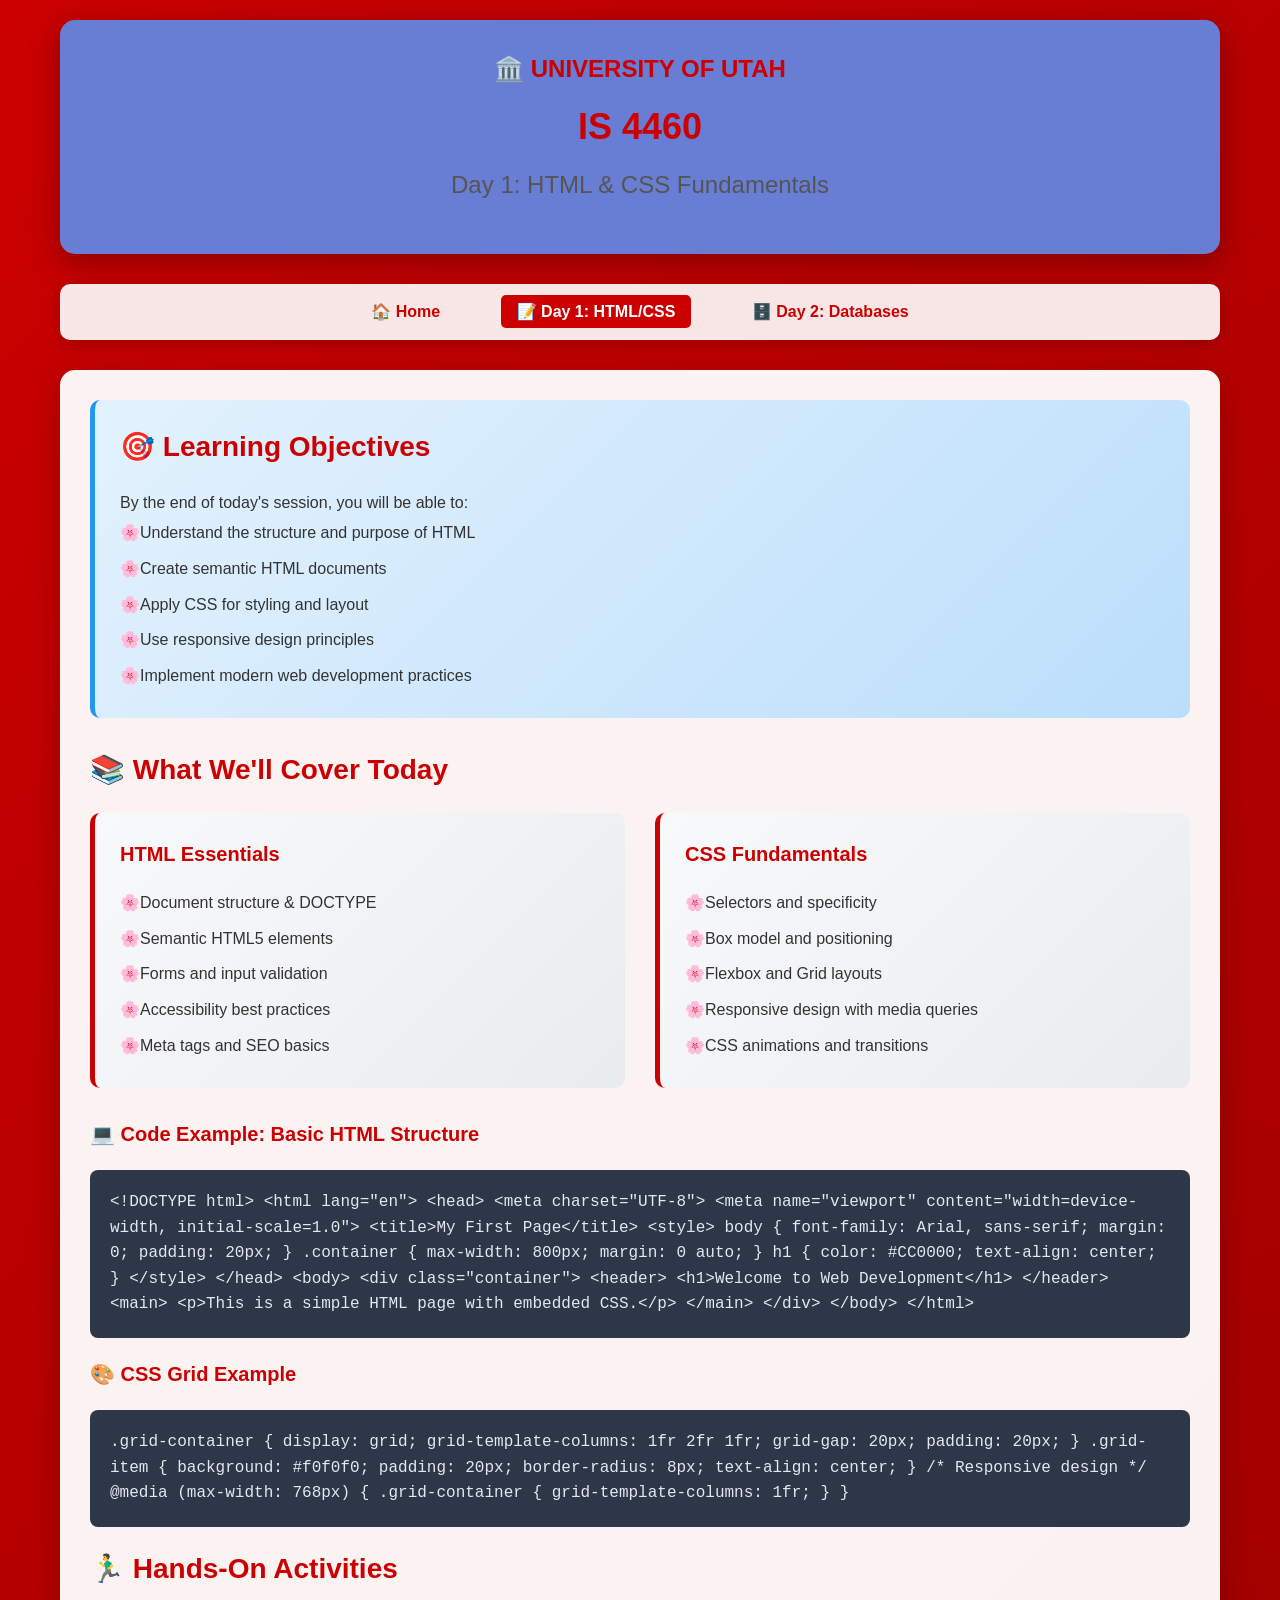
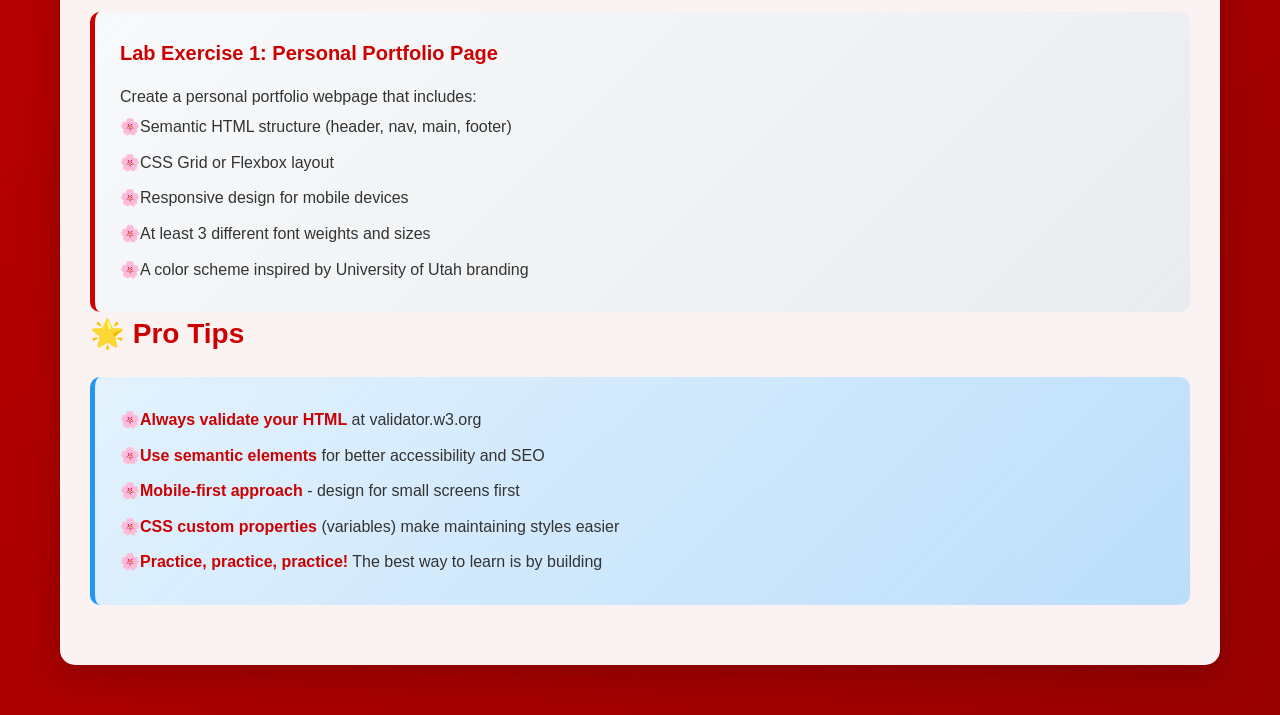
==== day1.html @ 8c23efe2 "adding day 2 page" ====
<!DOCTYPE html>
<html lang="en">
<head>
    <meta charset="UTF-8">
    <meta name="viewport" content="width=device-width, initial-scale=1.0">
    <title>IS 4460 - Day 1: HTML & CSS</title>
    <style>
        * {
            margin: 0;
            padding: 0;
            box-sizing: border-box;
        }

        body {
            font-family: 'Segoe UI', Tahoma, Geneva, Verdana, sans-serif;
            line-height: 1.6;
            background: linear-gradient(135deg, #CC0000 0%, #990000 100%);
            min-height: 100vh;
            color: #333;
        }

        .container {
            max-width: 1200px;
            margin: 0 auto;
            padding: 20px;
        }

        .header {
            background: rgba(100, 133, 224, 0.95);
            border-radius: 15px;
            padding: 30px;
            margin-bottom: 30px;
            box-shadow: 0 8px 32px rgba(0, 0, 0, 0.3);
            text-align: center;
        }

        .university-logo {
            color: #CC0000;
            font-size: 24px;
            font-weight: bold;
            margin-bottom: 10px;
        }

        .course-title {
            color: #CC0000;
            font-size: 36px;
            font-weight: bold;
            margin-bottom: 10px;
        }

        .subtitle {
            font-size: 24px;
            color: #555;
            margin-bottom: 20px;
        }

        .nav-bar {
            background: rgba(255, 255, 255, 0.9);
            border-radius: 10px;
            padding: 15px;
            margin-bottom: 30px;
            text-align: center;
            box-shadow: 0 4px 16px rgba(0, 0, 0, 0.2);
        }

        .nav-bar a {
            color: #CC0000;
            text-decoration: none;
            font-weight: bold;
            margin: 0 20px;
            padding: 8px 16px;
            border-radius: 5px;
            transition: all 0.3s ease;
        }

        .nav-bar a:hover {
            background: #CC0000;
            color: white;
        }

        .nav-bar a.active {
            background: #CC0000;
            color: white;
        }

        .content-section {
            background: rgba(255, 255, 255, 0.95);
            border-radius: 15px;
            padding: 30px;
            margin-bottom: 30px;
            box-shadow: 0 8px 32px rgba(0, 0, 0, 0.2);
        }

        .section-title {
            color: #CC0000;
            font-size: 28px;
            font-weight: bold;
            margin-bottom: 20px;
        }

        .topic-grid {
            display: grid;
            grid-template-columns: 1fr 1fr;
            gap: 30px;
            margin-bottom: 30px;
        }

        .topic-card {
            background: linear-gradient(135deg, #f8f9fa 0%, #e9ecef 100%);
            border-radius: 10px;
            padding: 25px;
            border-left: 5px solid #CC0000;
        }

        .topic-title {
            color: #CC0000;
            font-size: 20px;
            font-weight: bold;
            margin-bottom: 15px;
        }

        .topic-list {
            list-style: none;
            padding: 0;
        }

        .topic-list li {
            padding: 5px 0;
            position: relative;
            padding-left: 20px;
        }

        .topic-list li::before {
            content: "🌸";
            position: absolute;
            left: 0;
        }

        .code-demo {
            background: #2d3748;
            color: #e2e8f0;
            border-radius: 8px;
            padding: 20px;
            margin: 20px 0;
            font-family: 'Courier New', monospace;
            overflow-x: auto;
        }

        .highlight {
            color: #CC0000;
            font-weight: bold;
        }

        .learning-objectives {
            background: linear-gradient(135deg, #e3f2fd 0%, #bbdefb 100%);
            border-radius: 10px;
            padding: 25px;
            margin-bottom: 30px;
            border-left: 5px solid #2196f3;
        }

        @media (max-width: 768px) {
            .topic-grid {
                grid-template-columns: 1fr;
            }
            
            .course-title {
                font-size: 28px;
            }

            .nav-bar a {
                margin: 5px 10px;
                display: inline-block;
            }
        }
    </style>
</head>
<body>
    <div class="container">
        <header class="header">
            <div class="university-logo">🏛️ UNIVERSITY OF UTAH</div>
            <h1 class="course-title">IS 4460</h1>
            <p class="subtitle">Day 1: HTML & CSS Fundamentals</p>
        </header>

        <nav class="nav-bar">
            <a href="index.html">🏠 Home</a>
            <a href="day1.html" class="active">📝 Day 1: HTML/CSS</a>
            <a href="day2.html">🗄️ Day 2: Databases</a>
        </nav>

        <div class="content-section">
            <div class="learning-objectives">
                <h2 class="section-title">🎯 Learning Objectives</h2>
                <p>By the end of today's session, you will be able to:</p>
                <ul class="topic-list">
                    <li>Understand the structure and purpose of HTML</li>
                    <li>Create semantic HTML documents</li>
                    <li>Apply CSS for styling and layout</li>
                    <li>Use responsive design principles</li>
                    <li>Implement modern web development practices</li>
                </ul>
            </div>

            <h2 class="section-title">📚 What We'll Cover Today</h2>
            <div class="topic-grid">
                <div class="topic-card">
                    <h3 class="topic-title">HTML Essentials</h3>
                    <ul class="topic-list">
                        <li>Document structure & DOCTYPE</li>
                        <li>Semantic HTML5 elements</li>
                        <li>Forms and input validation</li>
                        <li>Accessibility best practices</li>
                        <li>Meta tags and SEO basics</li>
                    </ul>
                </div>

                <div class="topic-card">
                    <h3 class="topic-title">CSS Fundamentals</h3>
                    <ul class="topic-list">
                        <li>Selectors and specificity</li>
                        <li>Box model and positioning</li>
                        <li>Flexbox and Grid layouts</li>
                        <li>Responsive design with media queries</li>
                        <li>CSS animations and transitions</li>
                    </ul>
                </div>
            </div>

            <h3 class="topic-title">💻 Code Example: Basic HTML Structure</h3>
            <div class="code-demo">&lt;!DOCTYPE html&gt;
&lt;html lang="en"&gt;
&lt;head&gt;
    &lt;meta charset="UTF-8"&gt;
    &lt;meta name="viewport" content="width=device-width, initial-scale=1.0"&gt;
    &lt;title&gt;My First Page&lt;/title&gt;
    &lt;style&gt;
        body {
            font-family: Arial, sans-serif;
            margin: 0;
            padding: 20px;
        }
        
        .container {
            max-width: 800px;
            margin: 0 auto;
        }
        
        h1 {
            color: #CC0000;
            text-align: center;
        }
    &lt;/style&gt;
&lt;/head&gt;
&lt;body&gt;
    &lt;div class="container"&gt;
        &lt;header&gt;
            &lt;h1&gt;Welcome to Web Development&lt;/h1&gt;
        &lt;/header&gt;
        &lt;main&gt;
            &lt;p&gt;This is a simple HTML page with embedded CSS.&lt;/p&gt;
        &lt;/main&gt;
    &lt;/div&gt;
&lt;/body&gt;
&lt;/html&gt;</div>

            <h3 class="topic-title">🎨 CSS Grid Example</h3>
            <div class="code-demo">.grid-container {
    display: grid;
    grid-template-columns: 1fr 2fr 1fr;
    grid-gap: 20px;
    padding: 20px;
}

.grid-item {
    background: #f0f0f0;
    padding: 20px;
    border-radius: 8px;
    text-align: center;
}

/* Responsive design */
@media (max-width: 768px) {
    .grid-container {
        grid-template-columns: 1fr;
    }
}</div>

            <h2 class="section-title">🏃‍♂️ Hands-On Activities</h2>
            <div class="topic-card">
                <h3 class="topic-title">Lab Exercise 1: Personal Portfolio Page</h3>
                <p>Create a personal portfolio webpage that includes:</p>
                <ul class="topic-list">
                    <li>Semantic HTML structure (header, nav, main, footer)</li>
                    <li>CSS Grid or Flexbox layout</li>
                    <li>Responsive design for mobile devices</li>
                    <li>At least 3 different font weights and sizes</li>
                    <li>A color scheme inspired by University of Utah branding</li>
                </ul>
            </div>

            <h2 class="section-title">🌟 Pro Tips</h2>
            <div class="learning-objectives">
                <ul class="topic-list">
                    <li><span class="highlight">Always validate your HTML</span> at validator.w3.org</li>
                    <li><span class="highlight">Use semantic elements</span> for better accessibility and SEO</li>
                    <li><span class="highlight">Mobile-first approach</span> - design for small screens first</li>
                    <li><span class="highlight">CSS custom properties</span> (variables) make maintaining styles easier</li>
                    <li><span class="highlight">Practice, practice, practice!</span> The best way to learn is by building</li>
                </ul>
            </div>
        </div>
    </div>
</body>
</html>
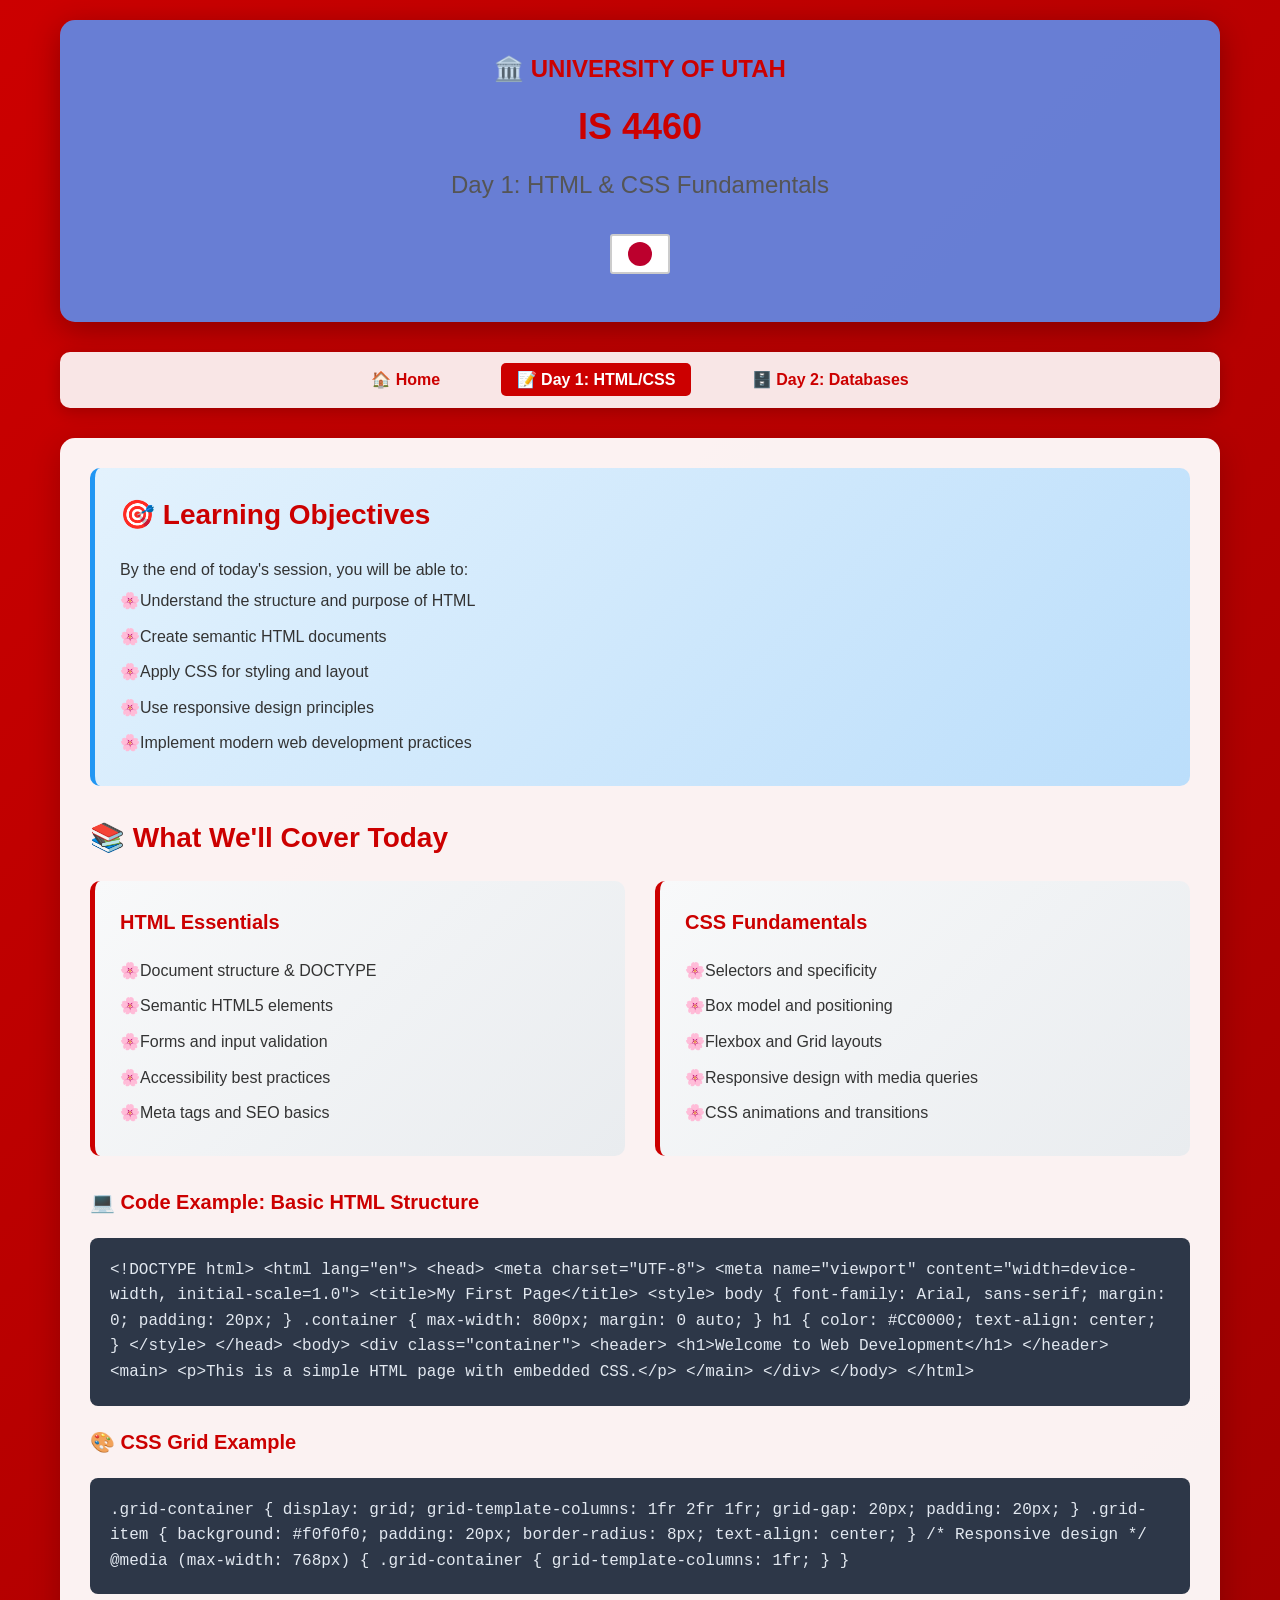
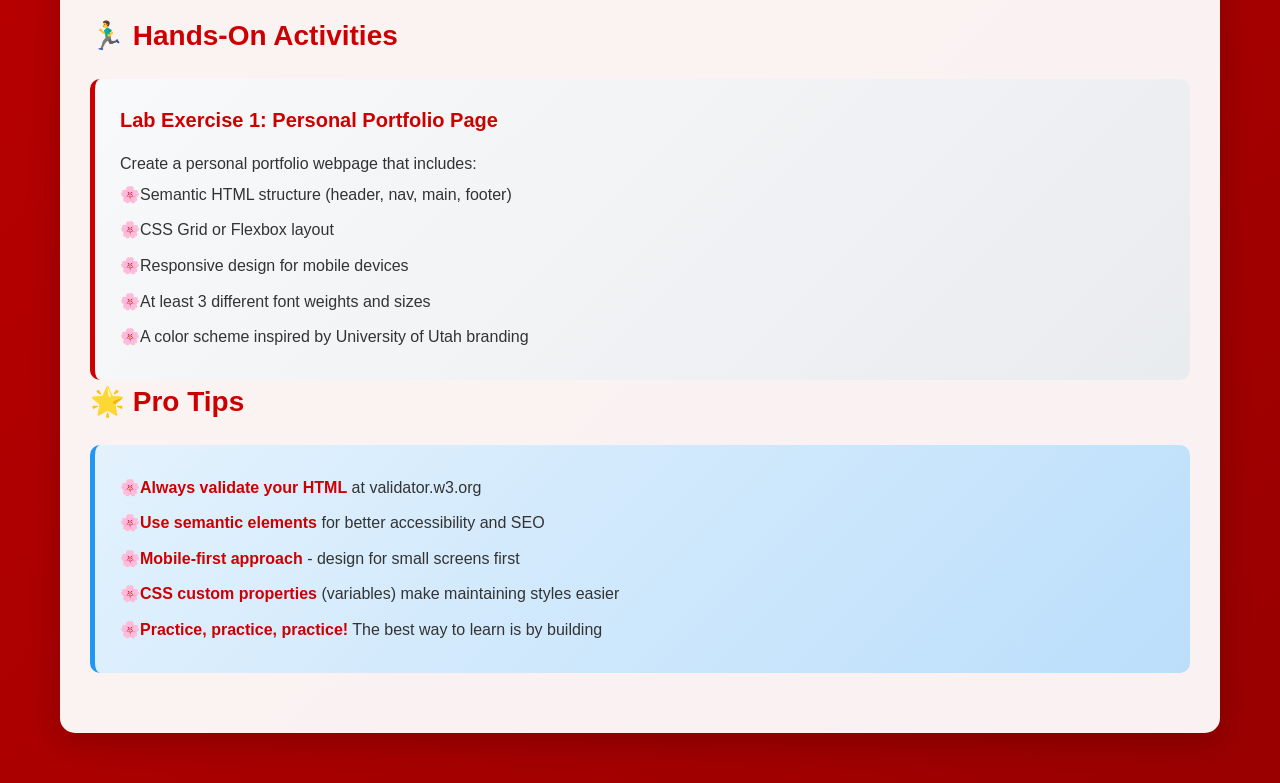
==== commit 795a6fa2: "consolidating header" ====
--- a/day1.html
+++ b/day1.html
@@ -4,190 +4,14 @@
     <meta charset="UTF-8">
     <meta name="viewport" content="width=device-width, initial-scale=1.0">
     <title>IS 4460 - Day 1: HTML & CSS</title>
-    <style>
-        * {
-            margin: 0;
-            padding: 0;
-            box-sizing: border-box;
-        }
-
-        body {
-            font-family: 'Segoe UI', Tahoma, Geneva, Verdana, sans-serif;
-            line-height: 1.6;
-            background: linear-gradient(135deg, #CC0000 0%, #990000 100%);
-            min-height: 100vh;
-            color: #333;
-        }
-
-        .container {
-            max-width: 1200px;
-            margin: 0 auto;
-            padding: 20px;
-        }
-
-        .header {
-            background: rgba(100, 133, 224, 0.95);
-            border-radius: 15px;
-            padding: 30px;
-            margin-bottom: 30px;
-            box-shadow: 0 8px 32px rgba(0, 0, 0, 0.3);
-            text-align: center;
-        }
-
-        .university-logo {
-            color: #CC0000;
-            font-size: 24px;
-            font-weight: bold;
-            margin-bottom: 10px;
-        }
-
-        .course-title {
-            color: #CC0000;
-            font-size: 36px;
-            font-weight: bold;
-            margin-bottom: 10px;
-        }
-
-        .subtitle {
-            font-size: 24px;
-            color: #555;
-            margin-bottom: 20px;
-        }
-
-        .nav-bar {
-            background: rgba(255, 255, 255, 0.9);
-            border-radius: 10px;
-            padding: 15px;
-            margin-bottom: 30px;
-            text-align: center;
-            box-shadow: 0 4px 16px rgba(0, 0, 0, 0.2);
-        }
-
-        .nav-bar a {
-            color: #CC0000;
-            text-decoration: none;
-            font-weight: bold;
-            margin: 0 20px;
-            padding: 8px 16px;
-            border-radius: 5px;
-            transition: all 0.3s ease;
-        }
-
-        .nav-bar a:hover {
-            background: #CC0000;
-            color: white;
-        }
-
-        .nav-bar a.active {
-            background: #CC0000;
-            color: white;
-        }
-
-        .content-section {
-            background: rgba(255, 255, 255, 0.95);
-            border-radius: 15px;
-            padding: 30px;
-            margin-bottom: 30px;
-            box-shadow: 0 8px 32px rgba(0, 0, 0, 0.2);
-        }
-
-        .section-title {
-            color: #CC0000;
-            font-size: 28px;
-            font-weight: bold;
-            margin-bottom: 20px;
-        }
-
-        .topic-grid {
-            display: grid;
-            grid-template-columns: 1fr 1fr;
-            gap: 30px;
-            margin-bottom: 30px;
-        }
-
-        .topic-card {
-            background: linear-gradient(135deg, #f8f9fa 0%, #e9ecef 100%);
-            border-radius: 10px;
-            padding: 25px;
-            border-left: 5px solid #CC0000;
-        }
-
-        .topic-title {
-            color: #CC0000;
-            font-size: 20px;
-            font-weight: bold;
-            margin-bottom: 15px;
-        }
-
-        .topic-list {
-            list-style: none;
-            padding: 0;
-        }
-
-        .topic-list li {
-            padding: 5px 0;
-            position: relative;
-            padding-left: 20px;
-        }
-
-        .topic-list li::before {
-            content: "🌸";
-            position: absolute;
-            left: 0;
-        }
-
-        .code-demo {
-            background: #2d3748;
-            color: #e2e8f0;
-            border-radius: 8px;
-            padding: 20px;
-            margin: 20px 0;
-            font-family: 'Courier New', monospace;
-            overflow-x: auto;
-        }
-
-        .highlight {
-            color: #CC0000;
-            font-weight: bold;
-        }
-
-        .learning-objectives {
-            background: linear-gradient(135deg, #e3f2fd 0%, #bbdefb 100%);
-            border-radius: 10px;
-            padding: 25px;
-            margin-bottom: 30px;
-            border-left: 5px solid #2196f3;
-        }
-
-        @media (max-width: 768px) {
-            .topic-grid {
-                grid-template-columns: 1fr;
-            }
-            
-            .course-title {
-                font-size: 28px;
-            }
-
-            .nav-bar a {
-                margin: 5px 10px;
-                display: inline-block;
-            }
-        }
-    </style>
+    <link rel="stylesheet" href="styles.css">
+    <script src="navbar.js"></script>
 </head>
 <body>
     <div class="container">
-        <header class="header">
-            <div class="university-logo">🏛️ UNIVERSITY OF UTAH</div>
-            <h1 class="course-title">IS 4460</h1>
-            <p class="subtitle">Day 1: HTML & CSS Fundamentals</p>
-        </header>
+        <div id="header-container"></div>
 
-        <nav class="nav-bar">
-            <a href="index.html">🏠 Home</a>
-            <a href="day1.html" class="active">📝 Day 1: HTML/CSS</a>
-            <a href="day2.html">🗄️ Day 2: Databases</a>
-        </nav>
+        <div id="navbar-container"></div>
 
         <div class="content-section">
             <div class="learning-objectives">
--- a/styles.css
+++ b/styles.css
@@ -0,0 +1,341 @@
+/* IS 4460 Course Website Styles */
+/* University of Utah Branding */
+
+* {
+    margin: 0;
+    padding: 0;
+    box-sizing: border-box;
+}
+
+body {
+    font-family: 'Segoe UI', Tahoma, Geneva, Verdana, sans-serif;
+    line-height: 1.6;
+    background: linear-gradient(135deg, #CC0000 0%, #990000 100%);
+    min-height: 100vh;
+    color: #333;
+}
+
+.container {
+    max-width: 1200px;
+    margin: 0 auto;
+    padding: 20px;
+}
+
+.header {
+    background: rgba(100, 133, 224, 0.95);
+    border-radius: 15px;
+    padding: 30px;
+    margin-bottom: 30px;
+    box-shadow: 0 8px 32px rgba(0, 0, 0, 0.3);
+    text-align: center;
+}
+
+.university-logo {
+    color: #CC0000;
+    font-size: 24px;
+    font-weight: bold;
+    margin-bottom: 10px;
+}
+
+.course-title {
+    color: #CC0000;
+    font-size: 36px;
+    font-weight: bold;
+    margin-bottom: 10px;
+}
+
+.welcome-message {
+    font-size: 18px;
+    color: #555;
+    margin-bottom: 20px;
+}
+
+.subtitle {
+    font-size: 24px;
+    color: #555;
+    margin-bottom: 20px;
+}
+
+/* Navigation */
+.nav-bar {
+    background: rgba(255, 255, 255, 0.9);
+    border-radius: 10px;
+    padding: 15px;
+    margin-bottom: 30px;
+    text-align: center;
+    box-shadow: 0 4px 16px rgba(0, 0, 0, 0.2);
+}
+
+.nav-bar a {
+    color: #CC0000;
+    text-decoration: none;
+    font-weight: bold;
+    margin: 0 20px;
+    padding: 8px 16px;
+    border-radius: 5px;
+    transition: all 0.3s ease;
+}
+
+.nav-bar a:hover {
+    background: #CC0000;
+    color: white;
+}
+
+.nav-bar a.active {
+    background: #CC0000;
+    color: white;
+}
+
+/* Content Layout */
+.content-grid {
+    display: grid;
+    grid-template-columns: 1fr 1fr;
+    gap: 30px;
+    margin-bottom: 30px;
+}
+
+.content-card {
+    background: rgba(255, 255, 255, 0.95);
+    border-radius: 15px;
+    padding: 25px;
+    box-shadow: 0 8px 32px rgba(0, 0, 0, 0.2);
+}
+
+.content-section {
+    background: rgba(255, 255, 255, 0.95);
+    border-radius: 15px;
+    padding: 30px;
+    margin-bottom: 30px;
+    box-shadow: 0 8px 32px rgba(0, 0, 0, 0.2);
+}
+
+.card-title, .section-title {
+    color: #CC0000;
+    font-size: 24px;
+    font-weight: bold;
+    margin-bottom: 15px;
+}
+
+.section-title {
+    font-size: 28px;
+    margin-bottom: 20px;
+}
+
+/* Japanese Visualization Styles */
+.japan-visualization {
+    background: rgba(255, 255, 255, 0.95);
+    border-radius: 15px;
+    padding: 25px;
+    box-shadow: 0 8px 32px rgba(0, 0, 0, 0.2);
+    text-align: center;
+}
+
+.mount-fuji {
+    width: 100%;
+    height: 200px;
+    margin: 20px 0;
+}
+
+.cherry-blossom {
+    display: inline-block;
+    margin: 5px;
+    animation: float 3s ease-in-out infinite;
+}
+
+.cherry-blossom:nth-child(even) {
+    animation-delay: 1.5s;
+}
+
+@keyframes float {
+    0%, 100% { transform: translateY(0px); }
+    50% { transform: translateY(-10px); }
+}
+
+.japanese-flag {
+    display: inline-block;
+    width: 60px;
+    height: 40px;
+    background: white;
+    border: 2px solid #ccc;
+    position: relative;
+    margin: 10px;
+    border-radius: 3px;
+}
+
+.japanese-flag::after {
+    content: '';
+    position: absolute;
+    top: 50%;
+    left: 50%;
+    transform: translate(-50%, -50%);
+    width: 24px;
+    height: 24px;
+    background: #BC002D;
+    border-radius: 50%;
+}
+
+.torii-gate {
+    width: 150px;
+    height: 100px;
+    margin: 20px auto;
+}
+
+/* Lists and Content */
+.class-info, .topic-list {
+    list-style: none;
+    padding: 0;
+}
+
+.class-info li, .topic-list li {
+    padding: 8px 0;
+    border-bottom: 1px solid #eee;
+}
+
+.class-info li:last-child {
+    border-bottom: none;
+}
+
+.topic-list li {
+    padding: 5px 0;
+    position: relative;
+    padding-left: 20px;
+    border-bottom: none;
+}
+
+.topic-list li::before {
+    content: "🌸";
+    position: absolute;
+    left: 0;
+}
+
+.highlight {
+    color: #CC0000;
+    font-weight: bold;
+}
+
+/* Topic Cards */
+.topic-grid {
+    display: grid;
+    grid-template-columns: 1fr 1fr;
+    gap: 30px;
+    margin-bottom: 30px;
+}
+
+.topic-card {
+    background: linear-gradient(135deg, #f8f9fa 0%, #e9ecef 100%);
+    border-radius: 10px;
+    padding: 25px;
+    border-left: 5px solid #CC0000;
+}
+
+.database-card {
+    border-left: 5px solid #17a2b8;
+}
+
+.topic-title {
+    color: #CC0000;
+    font-size: 20px;
+    font-weight: bold;
+    margin-bottom: 15px;
+}
+
+/* Code Examples */
+.code-demo {
+    background: #2d3748;
+    color: #e2e8f0;
+    border-radius: 8px;
+    padding: 20px;
+    margin: 20px 0;
+    font-family: 'Courier New', monospace;
+    overflow-x: auto;
+}
+
+.sql-demo {
+    background: #1a365d;
+    border-left: 4px solid #3182ce;
+}
+
+.json-demo {
+    background: #2d2d2d;
+    border-left: 4px solid #fbbf24;
+}
+
+/* Learning Objectives */
+.learning-objectives {
+    background: linear-gradient(135deg, #e3f2fd 0%, #bbdefb 100%);
+    border-radius: 10px;
+    padding: 25px;
+    margin-bottom: 30px;
+    border-left: 5px solid #2196f3;
+}
+
+/* Database-specific styles */
+.learning-objectives.green {
+    background: linear-gradient(135deg, #e8f5e8 0%, #c8e6c9 100%);
+    border-left: 5px solid #4caf50;
+}
+
+.database-diagram {
+    background: rgba(255, 255, 255, 0.9);
+    border-radius: 10px;
+    padding: 20px;
+    margin: 20px 0;
+    text-align: center;
+    border: 2px solid #17a2b8;
+}
+
+.db-table {
+    display: inline-block;
+    background: #f8f9fa;
+    border: 2px solid #dee2e6;
+    border-radius: 8px;
+    margin: 10px;
+    padding: 15px;
+    min-width: 150px;
+}
+
+.db-table h4 {
+    background: #17a2b8;
+    color: white;
+    padding: 8px;
+    margin: -15px -15px 10px -15px;
+    border-radius: 6px 6px 0 0;
+    font-size: 14px;
+}
+
+.db-field {
+    font-size: 12px;
+    margin: 4px 0;
+    padding: 2px 0;
+    border-bottom: 1px solid #dee2e6;
+}
+
+/* Database topic list styling */
+.topic-list li.database::before {
+    content: "🗄️";
+}
+
+/* Footer */
+.footer {
+    background: rgba(255, 255, 255, 0.95);
+    border-radius: 15px;
+    padding: 20px;
+    text-align: center;
+    box-shadow: 0 8px 32px rgba(0, 0, 0, 0.2);
+}
+
+/* Responsive Design */
+@media (max-width: 768px) {
+    .content-grid, .topic-grid {
+        grid-template-columns: 1fr;
+    }
+    
+    .course-title {
+        font-size: 28px;
+    }
+
+    .nav-bar a {
+        margin: 5px 10px;
+        display: inline-block;
+    }
+}
